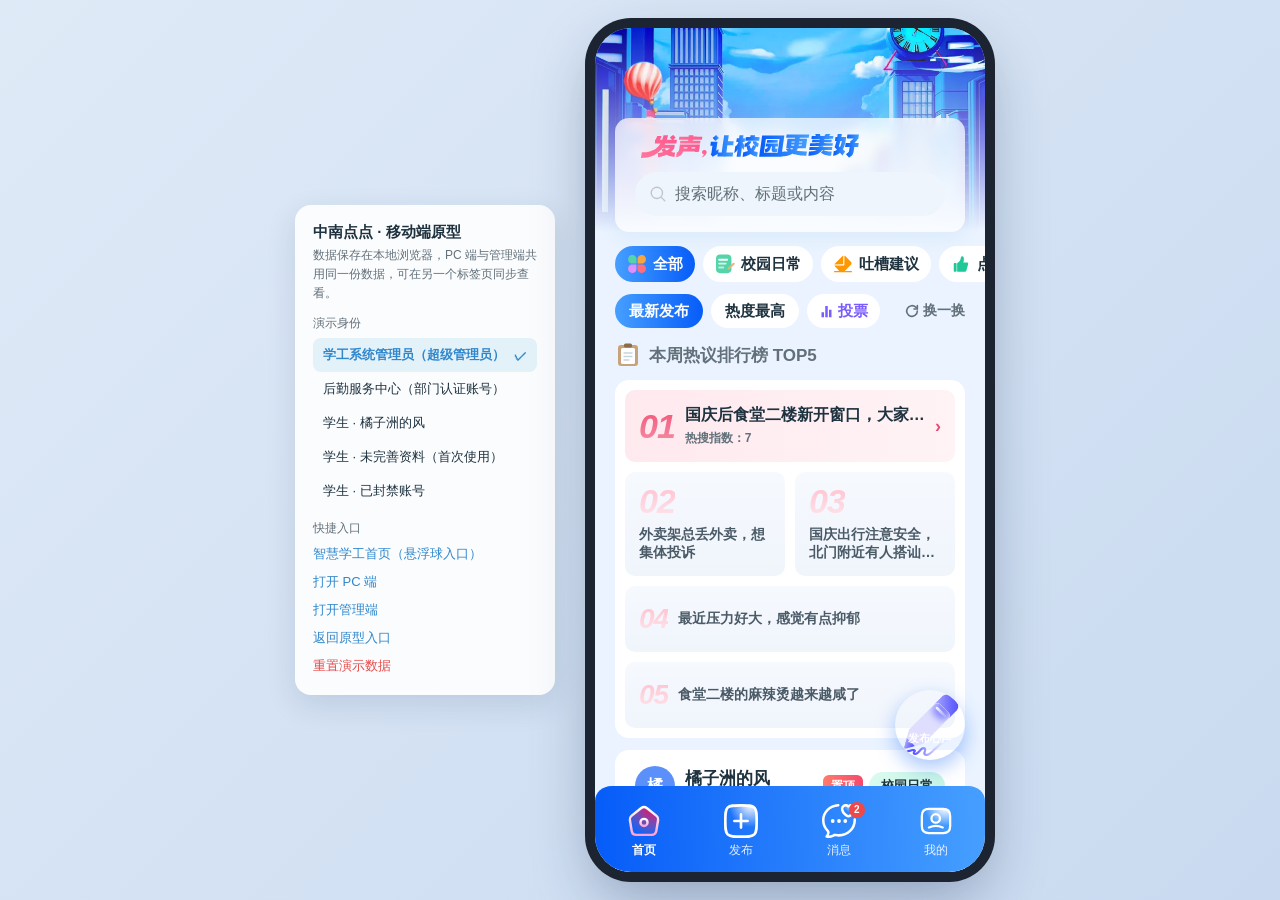
==== h5.html @ 5b6a41db "Add the 中南点点 static prototype so it can be previewed online. Co-authored-by: Cursor <cursoragent@cur" ====
<!DOCTYPE html>
<html lang="zh-CN">
<head>
  <meta charset="UTF-8">
  <meta name="viewport" content="width=device-width, initial-scale=1.0, maximum-scale=1.0, user-scalable=no, viewport-fit=cover">
  <title>中南点点</title>
  <link rel="icon" href="assets/pc/logo.svg">
  <link rel="stylesheet" href="css/h5.css">
</head>
<body>
  <aside class="proto-panel" id="protoPanel"></aside>
  <div class="phone" id="phone">
    <div class="h5-view" id="view"></div>
    <nav class="tabbar" id="tabbar"></nav>
  </div>

  <script src="js/store.js"></script>
  <script src="js/ui.js"></script>
  <script src="js/rules.js"></script>
  <script src="js/vote.js"></script>
  <script src="js/h5.js"></script>
</body>
</html>
---- css/h5.css ----
/* 中南点点原型 · 移动端（uni-app H5 复刻，设计稿 375 宽） */
* { box-sizing: border-box; margin: 0; padding: 0; -webkit-tap-highlight-color: transparent; }
html, body { height: 100%; }
body {
  font-family: -apple-system, BlinkMacSystemFont, "PingFang SC", "Microsoft YaHei", "Helvetica Neue", sans-serif;
  font-size: 14px; color: #1e323f; background: linear-gradient(135deg, #dfeaf7, #c9daf0);
  display: flex; align-items: center; justify-content: center; gap: 40px; padding: 20px;
}
button { font: inherit; color: inherit; background: none; border: 0; cursor: pointer; }
input, textarea { font: inherit; color: inherit; border: 0; outline: none; background: none; }
textarea { resize: none; }
img { display: block; max-width: 100%; }
a { color: inherit; text-decoration: none; }
.ellipsis { overflow: hidden; white-space: nowrap; text-overflow: ellipsis; }
.clamp2 { display: -webkit-box; -webkit-line-clamp: 2; -webkit-box-orient: vertical; overflow: hidden; }

/* ---------- 手机外框 ---------- */
.phone {
  position: relative; flex: none; width: 390px; height: min(844px, calc(100vh - 40px));
  border-radius: 36px; overflow: hidden; background: #eaf3ff; transform: translateZ(0);
  box-shadow: 0 0 0 10px #1b2430, 0 24px 60px rgba(20, 40, 80, .35);
}
.h5-view { position: absolute; inset: 0; overflow-y: auto; overflow-x: hidden; scrollbar-width: none; }
.h5-view::-webkit-scrollbar { display: none; }
@media (max-width: 560px) {
  body { padding: 0; display: block; background: #eaf3ff; }
  .phone { width: 100vw; height: 100vh; height: 100dvh; border-radius: 0; box-shadow: none; }
  .proto-panel { display: none !important; }
}

/* ---------- 原型控制面板（仅桌面） ---------- */
.proto-panel {
  width: 260px; background: rgba(255, 255, 255, .9); border-radius: 16px; padding: 18px;
  box-shadow: 0 10px 30px rgba(20, 40, 80, .12); font-size: 13px; align-self: center;
}
.proto-panel h3 { font-size: 15px; margin-bottom: 4px; }
.proto-panel p { color: #627079; line-height: 1.6; margin-bottom: 12px; font-size: 12px; }
.proto-panel .pp-label { color: #627079; font-size: 12px; margin: 12px 0 6px; }
.proto-panel .pp-user { display: flex; align-items: center; justify-content: space-between; width: 100%; padding: 8px 10px; border-radius: 8px; text-align: left; }
.proto-panel .pp-user:hover { background: #eef5fc; }
.proto-panel .pp-user.is-cur { background: #e3f1f9; color: #3087cc; font-weight: 600; }
.proto-panel .pp-links { display: flex; flex-direction: column; gap: 6px; margin-top: 4px; }
.proto-panel .pp-links a, .proto-panel .pp-links button { color: #3087cc; text-align: left; padding: 2px 0; }
.proto-panel .pp-links button.danger { color: #e64a4a; }

/* ---------- 通用 ---------- */
.pg { min-height: 100%; position: relative; }
.pg--tab { padding-bottom: 100px; }
.navbar {
  position: sticky; top: 0; z-index: 20; height: 44px; display: flex; align-items: center; justify-content: center;
  background: #eaf3ff; font-size: 17px; color: #1e323f;
}
.navbar--white { background: #fff; }
.navbar__back { position: absolute; left: 4px; top: 0; height: 44px; width: 44px; display: flex; align-items: center; justify-content: center; }
.navbar__title { max-width: 70%; }
.empty-tip { text-align: center; color: #9aa4ad; font-size: 15px; font-weight: 600; padding: 40px 0 20px; }
.more-tip { text-align: center; color: #9aa4ad; font-size: 14px; font-weight: 600; padding: 16px 0 24px; }
.avatar { flex: none; display: inline-flex; align-items: center; justify-content: center; border-radius: 50%; overflow: hidden; background: #e3f1f9; width: 40px; height: 40px; }
.avatar img { width: 100%; height: 100%; object-fit: cover; }
.avatar--txt { color: #fff; font-weight: 700; font-size: 16px; }
.avatar.xs { width: 28px; height: 28px; font-size: 12px; }
.avatar.sm { width: 34px; height: 34px; font-size: 14px; }
.avatar.lg { width: 50px; height: 50px; font-size: 20px; }
.avatar.xl { width: 74px; height: 74px; font-size: 28px; }
.red-dot { display: inline-block; min-width: 16px; height: 16px; padding: 0 4px; border-radius: 8px; background: #f04848; color: #fff; font-size: 10px; line-height: 16px; text-align: center; font-weight: 600; }
.red-dot--sm { min-width: 8px; width: 8px; height: 8px; padding: 0; }
.lx-pill { flex: none; padding: 5px 12px; border-radius: 16px; font-size: 13px; font-weight: 600; color: #1e323f; }
.lx-pill--green { background: linear-gradient(90deg, #dafbef, #c8f5e5); }
.lx-pill--orange { background: linear-gradient(90deg, #fff1e1, #ffe2c4); }
.lx-pill--pink { background: linear-gradient(90deg, #ffeef4, #ffd9e6); }
.lx-pill--purple { background: linear-gradient(90deg, #efeaff, #ded4ff); }
.top-pill { flex: none; padding: 3px 8px; border-radius: 6px; font-size: 12px; font-weight: 600; color: #fff; background: linear-gradient(90deg, #ff7b6b, #f44a6a); }
.reply-flag { display: inline-flex; align-items: center; gap: 3px; font-size: 12px; font-weight: 600; }
.reply-flag img { width: 14px; height: 14px; }
.reply-flag--done { color: #18b07c; }
.reply-flag--pending { color: #f08c2a; }
.btn-primary {
  display: inline-flex; align-items: center; justify-content: center; height: 44px; border-radius: 22px; color: #fff; font-size: 16px; font-weight: 600;
  background: linear-gradient(90deg, #2f80ff, #065cf8);
}
.btn-primary:disabled { opacity: .45; }
.btn-ghost { display: inline-flex; align-items: center; justify-content: center; height: 44px; border-radius: 22px; border: 1px solid #9aa4ad; color: #627079; font-size: 16px; background: #fff; }

/* ---------- 底部 TabBar ---------- */
.tabbar {
  position: absolute; left: 0; right: 0; bottom: 0; z-index: 30; height: 86px; display: none;
  background: url(../assets/h5/tab-bar-bg.svg) center bottom / 100% 100% no-repeat;
  padding: 18px 0 calc(env(safe-area-inset-bottom) + 6px);
}
.tabbar.is-show { display: flex; }
.tabbar__item { flex: 1; display: flex; flex-direction: column; align-items: center; gap: 4px; color: rgba(255, 255, 255, .88); font-size: 12px; position: relative; }
.tabbar__item img { width: 34px; height: 34px; }
.tabbar__item.is-active { color: #fff; font-weight: 700; }
.tabbar__item .red-dot { position: absolute; top: -2px; left: calc(50% + 10px); }

/* ---------- 首页 ---------- */
.home-hero { position: relative; height: 240px; background: url(../assets/h5/hero-bg-deco.webp) center top / 100% auto no-repeat; }
.home-search-card {
  position: relative; margin: -2px 20px 0; padding: 16px 20px 16px; border-radius: 14px;
  background: rgba(255, 255, 255, .72); backdrop-filter: blur(6px); box-shadow: 0 6px 18px rgba(48, 135, 204, .08);
}
.home-search-card__logo { height: 24px; width: auto; margin: 0 0 14px 6px; }
.home-search { display: flex; align-items: center; gap: 8px; height: 44px; border-radius: 22px; background: #eef5fc; padding: 0 14px; }
.home-search img { width: 18px; height: 18px; opacity: .7; }
.home-search input { flex: 1; font-size: 16px; }
.home-search input::placeholder { color: #627079; }
.home-search__clear { width: 18px; height: 18px; border-radius: 50%; background: #c3ccd4; color: #fff; font-size: 12px; line-height: 18px; text-align: center; }
.cat-chips { display: flex; gap: 8px; overflow-x: auto; padding: 14px 20px 0; scrollbar-width: none; }
.cat-chips::-webkit-scrollbar { display: none; }
.cat-chip { flex: none; display: inline-flex; align-items: center; gap: 6px; height: 36px; padding: 0 12px; border-radius: 18px; background: #fff; font-size: 15px; font-weight: 600; color: #1e323f; }
.cat-chip img { width: 20px; height: 20px; }
.cat-chip.is-active { color: #fff; background: linear-gradient(90deg, #469fff, #065cf8); }
.sort-row { display: flex; align-items: center; gap: 8px; padding: 12px 20px 0; }
.sort-pill { height: 34px; padding: 0 14px; border-radius: 17px; background: #fff; font-size: 15px; font-weight: 600; color: #1e323f; }
.sort-pill.is-active { color: #fff; background: linear-gradient(90deg, #469fff, #065cf8); }
.sort-row__swap { margin-left: auto; display: inline-flex; align-items: center; gap: 3px; color: #627079; font-size: 14px; font-weight: 600; }
.sort-row__swap svg.is-spin { animation: spin .6s linear; }
@keyframes spin { to { transform: rotate(360deg); } }
.top5 { padding: 0 20px; }
.top5__title { display: flex; align-items: center; gap: 8px; font-size: 17px; font-weight: 600; color: #627079; margin: 14px 0 12px; }
.top5__title svg { flex: none; }
.top5__box { background: #fff; border-radius: 14px; padding: 10px; display: grid; grid-template-columns: 1fr 1fr; gap: 10px; }
.top5__item { position: relative; display: flex; align-items: center; gap: 10px; min-height: 66px; padding: 12px 14px; border-radius: 10px; background: linear-gradient(180deg, #f6f9fe, #f0f5fc); text-align: left; overflow: hidden; }
.top5__item--1 { grid-column: span 2; min-height: 72px; background: linear-gradient(90deg, #ffe9ee, #fff3f5); }
.top5__item--2, .top5__item--3 { flex-direction: column; align-items: flex-start; gap: 8px; min-height: 104px; }
.top5__item--4, .top5__item--5 { grid-column: span 2; }
.top5__no { flex: none; font-size: 34px; font-weight: 900; font-style: italic; line-height: 1; letter-spacing: -1px; color: transparent; -webkit-background-clip: text; background-clip: text; background-image: linear-gradient(180deg, #ffc1cf, #ffe4ea); }
.top5__item--1 .top5__no { background-image: linear-gradient(180deg, #f0577a, #f78ba3); }
.top5__item--4 .top5__no, .top5__item--5 .top5__no { font-size: 28px; }
.top5__bt { font-size: 14px; font-weight: 600; color: #4a5a66; }
.top5__item--1 .top5__bt { font-size: 16px; color: #1e323f; }
.top5__hot { font-size: 12px; color: #627079; margin-top: 4px; font-weight: 600; }
.top5__arrow { margin-left: auto; color: #f04876; font-size: 18px; font-weight: 700; }
.post-list { padding: 12px 20px 0; display: flex; flex-direction: column; gap: 14px; }
.post-card { background: #fff; border-radius: 14px; padding: 16px 20px 14px; text-align: left; width: 100%; display: block; }
.post-card__head { display: flex; align-items: center; gap: 10px; padding-bottom: 12px; border-bottom: 1px solid #eef1f4; }
.post-card__who { flex: 1; min-width: 0; }
.post-card__nc { font-size: 17px; font-weight: 700; color: #1e323f; }
.post-card__time { font-size: 12px; color: #627079; margin-top: 2px; font-weight: 600; }
.post-card__tags { display: flex; align-items: center; gap: 6px; }
.post-card__bt { font-size: 19px; line-height: 1.5; color: #1e323f; margin-top: 12px; }
.post-card__nr { font-size: 15px; line-height: 1.75; color: #627079; font-weight: 600; margin-top: 6px; }
.post-card__imgs { display: flex; gap: 8px; margin-top: 10px; }
.post-card__imgs img { width: 120px; height: 90px; border-radius: 8px; object-fit: cover; background: #e3f1f9; }
.post-card__foot { display: flex; align-items: center; justify-content: flex-end; gap: 16px; margin-top: 12px; padding-top: 12px; border-top: 1px solid #eef1f4; color: #627079; font-size: 15px; font-weight: 600; }
.post-card__foot span { display: inline-flex; align-items: center; gap: 4px; }
.post-card__foot img { width: 17px; height: 17px; }
.post-card__flag { margin-right: auto; }
.post-card__ops { display: flex; justify-content: flex-end; gap: 10px; margin-top: 10px; }
.post-card__ops button { height: 30px; padding: 0 14px; border-radius: 15px; font-size: 13px; font-weight: 600; border: 1px solid #c7e1f0; color: #3087cc; background: #f6fcff; }
.post-card__ops button.danger { border-color: #ffd0d0; color: #e64a4a; background: #fff6f6; }
.post-card__badge { position: absolute; }
.fab {
  position: fixed; right: 20px; bottom: 112px; z-index: 25; width: 70px; height: 70px; border-radius: 50%;
  background: url(../assets/h5/fab-icon.png) center / cover no-repeat; box-shadow: 0 8px 20px rgba(6, 92, 248, .35);
  color: #fff; font-size: 11px; font-weight: 700; display: flex; align-items: flex-end; justify-content: center; padding-bottom: 14px;
}

/* ---------- 帖子详情 ---------- */
.pd { background: #fff; min-height: 100%; padding: 16px 20px 80px; }
.pd__head { display: flex; align-items: center; gap: 10px; }
.pd__who { flex: 1; min-width: 0; }
.pd__nc { font-size: 18px; font-weight: 700; }
.pd__time { font-size: 12px; color: #627079; margin-top: 2px; font-weight: 600; }
.pd__bt { font-size: 18px; font-weight: 700; line-height: 1.55; margin-top: 12px; }
.pd__nr { font-size: 15px; line-height: 1.75; color: #627079; font-weight: 600; margin-top: 8px; white-space: pre-wrap; word-break: break-word; }
.pd__imgs { display: grid; grid-template-columns: repeat(3, 1fr); gap: 8px; margin-top: 12px; }
.pd__imgs--1 { grid-template-columns: 140px; }
.pd__imgs img { width: 100%; aspect-ratio: 4 / 3; object-fit: cover; border-radius: 10px; background: #e3f1f9; }
.pd__meta { display: flex; align-items: center; gap: 18px; margin-top: 22px; padding-bottom: 10px; border-bottom: 1px solid #eef1f4; color: #627079; font-size: 14px; font-weight: 600; }
.pd__meta span, .pd__meta button { display: inline-flex; align-items: center; gap: 4px; }
.pd__meta img { width: 17px; height: 17px; }
.pd__meta .is-liked { color: #f04876; }
.pd__acts { margin-left: auto; display: flex; align-items: center; }
.pd__acts button { padding: 0 12px; color: #4a5a66; }
.pd__acts button + button { border-left: 1px solid #dfe4e8; }
.pd__acts button:last-child { padding-right: 0; }
.pd__total { font-size: 16px; font-weight: 700; margin: 12px 0 4px; }
.cmt { display: flex; gap: 10px; padding: 14px 0; border-bottom: 1px solid #eef1f4; }
.cmt__main { flex: 1; min-width: 0; }
.cmt__nc { display: flex; align-items: center; gap: 6px; flex-wrap: wrap; font-size: 15px; font-weight: 600; color: #4a5a66; }
.cmt__tag { padding: 1px 6px; border-radius: 4px; font-size: 11px; background: #e3f1f9; color: #3087cc; }
.cmt__tag--official { background: #fff2e5; color: #f08c2a; }
.cmt__txt { font-size: 16px; line-height: 1.6; font-weight: 600; color: #1e323f; margin-top: 4px; word-break: break-word; white-space: pre-wrap; }
.cmt__txt em { font-style: normal; color: #3087cc; }
.cmt__imgs { display: flex; flex-wrap: wrap; gap: 6px; margin-top: 6px; }
.cmt__imgs img { width: 72px; height: 72px; object-fit: cover; border-radius: 6px; }
.cmt__bar { display: flex; align-items: center; gap: 18px; margin-top: 8px; color: #9aa4ad; font-size: 13px; font-weight: 600; }
.cmt__bar button { color: #627079; }
.cmt__bar .cmt__like { margin-left: auto; display: inline-flex; align-items: center; gap: 3px; }
.cmt__bar .cmt__like img { width: 16px; height: 16px; }
.cmt__bar .cmt__like.is-liked { color: #f04876; }
.cmt__bar .cmt__del { color: #e64a4a; }
.cmt__more { color: #2f6bff; font-size: 14px; font-weight: 600; margin-top: 8px; }
.cmt__children { margin-top: 6px; }
.cmt__children .cmt { border-bottom: 0; padding: 10px 0 0; }
.composer {
  position: fixed; left: 0; right: 0; bottom: 0; z-index: 30; background: #fff; box-shadow: 0 -2px 10px rgba(0, 0, 0, .04);
  padding: 8px 14px calc(env(safe-area-inset-bottom) + 8px);
}
.composer__row { display: flex; align-items: center; gap: 10px; }
.composer__img { flex: none; width: 40px; height: 40px; border-radius: 10px; background: #e3f1f9; color: #3087cc; font-size: 15px; font-weight: 700; }
.composer__input { flex: 1; height: 40px; border-radius: 20px; background: #f2f4f7; padding: 0 16px; font-size: 16px; }
.composer__input::placeholder { color: #627079; }
.composer__send { flex: none; color: #2f6bff; font-size: 17px; font-weight: 600; }
.composer__thumbs { display: flex; gap: 6px; margin-bottom: 8px; overflow-x: auto; }
.composer__thumb { position: relative; flex: none; }
.composer__thumb img { width: 54px; height: 54px; object-fit: cover; border-radius: 6px; }
.composer__thumb button { position: absolute; top: -4px; right: -4px; width: 18px; height: 18px; border-radius: 50%; background: rgba(0, 0, 0, .55); color: #fff; font-size: 12px; line-height: 18px; }
.composer__reply { display: flex; align-items: center; justify-content: space-between; font-size: 12px; color: #627079; margin-bottom: 6px; }
.composer__reply button { color: #2f6bff; }

/* ---------- 浮层（挂在手机容器内） ---------- */
.ui-layer { position: fixed; inset: 0; z-index: 100; }
.ui-mask { position: absolute; inset: 0; background: rgba(0, 0, 0, .45); opacity: 0; transition: opacity .25s; }
.ui-layer.is-open .ui-mask { opacity: 1; }
.ui-panel { position: absolute; background: #fff; transition: transform .25s, opacity .25s; }
.ui-sheet { left: 0; right: 0; bottom: 0; border-radius: 16px 16px 0 0; transform: translateY(100%); max-height: 86%; display: flex; flex-direction: column; padding-bottom: env(safe-area-inset-bottom); }
.ui-layer.is-open .ui-sheet { transform: none; }
.ui-sheet__head { position: relative; display: flex; align-items: center; justify-content: center; height: 52px; font-size: 17px; font-weight: 700; flex: none; }
.ui-sheet__close { position: absolute; right: 12px; top: 10px; width: 32px; height: 32px; font-size: 22px; color: #9aa4ad; }
.ui-sheet__body { overflow-y: auto; flex: 1; }
.ui-dialog { left: 50%; top: 50%; width: 84%; border-radius: 16px; transform: translate(-50%, -50%) scale(.92); opacity: 0; overflow: hidden; }
.ui-layer.is-open .ui-dialog { transform: translate(-50%, -50%); opacity: 1; }
.ui-dialog__head { position: relative; text-align: center; font-size: 17px; font-weight: 700; padding: 20px 40px 0; }
.ui-dialog__close { position: absolute; right: 10px; top: 12px; width: 32px; height: 32px; font-size: 22px; color: #9aa4ad; }
.ui-dialog__body { padding: 14px 20px 20px; }
.ui-popup { left: 20px; right: 20px; top: 20px; bottom: 20px; border-radius: 20px; display: flex; flex-direction: column; overflow: hidden; transform: scale(.95); opacity: 0; background: linear-gradient(180deg, #d6ecfb 0, #fff 130px); }
.ui-layer.is-open .ui-popup { transform: none; opacity: 1; }
.ui-popup__head { position: relative; flex: none; height: 70px; display: flex; align-items: center; justify-content: center; font-size: 17px; font-weight: 700; }
.ui-popup__head::before { content: "♥CSU"; position: absolute; left: 20px; top: 12px; font-size: 40px; font-weight: 900; color: rgba(140, 190, 240, .35); letter-spacing: -2px; }
.ui-popup__title { position: relative; }
.ui-popup__close { position: absolute; right: 14px; top: 20px; width: 28px; height: 28px; border: 2px solid #627079; border-radius: 50%; color: #627079; font-size: 16px; line-height: 22px; }
.ui-popup__body { flex: 1; overflow-y: auto; padding: 0 16px 16px; }
.ui-confirm .ui-dialog__body { padding: 12px 0 0; }
.ui-confirm__msg { padding: 4px 24px 22px; text-align: center; color: #4a5a66; font-size: 15px; line-height: 1.6; }
.ui-confirm__ico { display: none; }
.ui-confirm__foot { display: flex; border-top: 1px solid #eef1f4; }
.ui-confirm__foot .btn { flex: 1; height: 50px; font-size: 16px; color: #627079; }
.ui-confirm__foot .btn + .btn { border-left: 1px solid #eef1f4; }
.ui-confirm__foot .btn--primary { color: #2f6bff; font-weight: 600; }
.ui-confirm__foot .btn--danger { color: #e64a4a; }
.ui-preview .ui-mask { background: rgba(0, 0, 0, .9); }
.ui-preview .ui-dialog { background: none; width: 100%; border-radius: 0; }
.ui-preview .ui-dialog__body { padding: 0; }
.ui-preview img { width: 100%; max-height: 80vh; object-fit: contain; margin: 0 auto; }
.ui-toast-box { position: fixed; left: 50%; top: 46%; z-index: 300; transform: translate(-50%, -50%); display: flex; flex-direction: column; align-items: center; gap: 8px; pointer-events: none; }
.ui-toast { max-width: 260px; padding: 12px 20px; border-radius: 8px; background: rgba(20, 20, 20, .78); color: #fff; font-size: 15px; font-weight: 600; text-align: center; opacity: 0; transition: opacity .2s; }
.ui-toast.is-in { opacity: 1; }
.ui-toast__ico { display: none; }

/* 动作面板 / 选择器 */
.action-list button { display: block; width: 100%; height: 54px; font-size: 16px; border-top: 1px solid #f0f2f5; }
.action-list .is-cancel { border-top: 8px solid #f4f5f7; color: #627079; }
.picker__bar { display: flex; justify-content: space-between; align-items: center; height: 52px; padding: 0 16px; border-bottom: 1px solid #eef1f4; font-size: 17px; }
.picker__bar .cancel { color: #888; }
.picker__bar .done { color: #007aff; font-weight: 600; }
.picker__opts { padding: 8px 0 16px; max-height: 300px; overflow-y: auto; }
.picker__opt { display: flex; align-items: center; gap: 10px; width: 100%; padding: 13px 24px; font-size: 17px; color: #9aa4ad; justify-content: center; }
.picker__opt img { width: 22px; height: 22px; }
.picker__opt small { color: #9aa4ad; font-size: 12px; }
.picker__opt.is-cur { color: #1e323f; font-weight: 700; background: #f4f8fd; }
.lx-sheet { padding: 4px 16px 20px; display: grid; grid-template-columns: 1fr 1fr; gap: 12px; }
.lx-sheet__item { display: flex; align-items: center; gap: 10px; padding: 16px 14px; border-radius: 12px; text-align: left; }
.lx-sheet__item img { width: 32px; height: 32px; }
.lx-sheet__item b { display: block; font-size: 16px; }
.lx-sheet__item small { color: #627079; font-size: 12px; }

/* 举报面板 */
.rp-sheet { padding: 0 16px 16px; }
.rp-sheet__label { font-size: 14px; color: #627079; margin-bottom: 10px; }
.rp-types { display: flex; flex-wrap: wrap; gap: 10px; }
.rp-type { padding: 7px 14px; border-radius: 18px; background: #f2f4f7; font-size: 14px; color: #4a5a66; }
.rp-type.is-cur { background: #e8f0ff; color: #2f6bff; font-weight: 600; box-shadow: inset 0 0 0 1px #2f6bff; }
.rp-sheet textarea { width: 100%; height: 110px; margin-top: 14px; padding: 12px; border-radius: 10px; background: #f6f7f9; font-size: 15px; }
.rp-sheet__count { text-align: right; font-size: 12px; color: #9aa4ad; margin-top: 4px; }
.rp-sheet .btn-primary { width: 100%; margin-top: 14px; }

/* 资料提示弹窗 */
.prompt-dlg .ui-dialog { overflow: visible; background: linear-gradient(180deg, #dff0ff, #fff 45%); }
.prompt-dlg .ui-dialog__body { padding: 0 22px 22px; text-align: center; }
.prompt-dlg__mascot { width: 120px; margin: -64px auto 0; }
.prompt-dlg__title { font-size: 19px; font-weight: 800; margin: 8px 0 10px; }
.prompt-dlg__txt { font-size: 14px; line-height: 1.75; color: #4a5a66; }
.prompt-dlg__txt b { color: #2f6bff; }
.prompt-dlg .btn-primary { width: 100%; margin-top: 18px; }
.prompt-dlg__close { position: absolute; left: 50%; bottom: -56px; transform: translateX(-50%); width: 34px; height: 34px; border-radius: 50%; border: 2px solid #fff; color: #fff; font-size: 18px; }

/* 编辑资料面板 */
.ep-sheet { padding: 4px 20px 20px; }
.ep-sheet__ava { display: flex; flex-direction: column; align-items: center; gap: 8px; color: #627079; font-size: 13px; margin-bottom: 16px; }
.ep-sheet__ava .avatar { box-shadow: 0 0 0 4px #e3f1f9; }
.ep-label { font-size: 14px; font-weight: 600; color: #627079; margin: 14px 0 8px; }
.ep-field { display: flex; align-items: center; gap: 8px; height: 46px; border-radius: 10px; background: #f4f6f9; padding: 0 12px; }
.ep-field input { flex: 1; font-size: 16px; font-weight: 600; }
.ep-field__swap { flex: none; width: 32px; height: 32px; border-radius: 8px; background: #e8f0ff; color: #2f6bff; font-weight: 700; }
.ep-hint { font-size: 12px; color: #9aa4ad; margin-top: 8px; line-height: 1.5; }
.ep-sheet .btn-primary { width: 100%; margin-top: 20px; border-radius: 10px; background: #2563eb; }

/* ---------- 发布 / 编辑 ---------- */
.pub { min-height: 100%; padding-bottom: 180px; }
.pub__head { display: flex; align-items: center; justify-content: space-between; padding: 16px 20px 10px; }
.pub__title { position: relative; font-size: 20px; font-weight: 700; }
.pub__title img { position: absolute; left: 22px; bottom: -6px; width: 32px; }
.pub__drafts { display: inline-flex; align-items: center; gap: 4px; font-size: 17px; color: #4a5a66; }
.pub__drafts img { width: 24px; height: 24px; }
.warn-bar { display: flex; align-items: flex-start; gap: 6px; padding: 8px 16px; background: #fff3dc; color: #f08c2a; font-size: 12px; font-weight: 600; line-height: 1.5; }
.warn-bar__ico { flex: none; width: 14px; height: 14px; border-radius: 50%; background: #f08c2a; color: #fff; font-size: 10px; text-align: center; line-height: 14px; margin-top: 2px; }
.warn-bar__x { flex: none; margin-left: auto; color: #f08c2a; font-size: 16px; line-height: 1; }
.pub__card { margin: 0 20px; background: linear-gradient(180deg, #f0f7ff, #fff 60px); border-radius: 0 0 12px 12px; padding: 16px 20px 20px; }
.pub__label { font-size: 16px; font-weight: 600; margin: 4px 0 10px; }
.pub__label i { color: #f04848; font-style: normal; }
.pub__label + .pub__hint { margin-top: -6px; }
.pub__field { display: flex; align-items: center; width: 100%; min-height: 54px; padding: 0 14px; border: 1px solid #c7e1f0; border-radius: 6px; background: #fff; font-size: 16px; margin-bottom: 18px; text-align: left; }
.pub__field input { flex: 1; font-size: 16px; height: 52px; }
.pub__field input::placeholder, .pub__field textarea::placeholder { color: #8cb4d3; font-weight: 600; }
.pub__field .ph { color: #8cb4d3; font-weight: 600; }
.pub__field .arrow { margin-left: auto; color: #3087cc; font-weight: 700; }
.pub__field--area { flex-direction: column; align-items: stretch; padding: 12px 14px 10px; }
.pub__field--area textarea { width: 100%; height: 100px; font-size: 16px; }
.pub__count { text-align: right; color: #627079; font-size: 14px; }
.pub__hint { font-size: 13px; color: #627079; margin-bottom: 10px; }
.pub__imgs { display: flex; flex-wrap: wrap; gap: 10px; }
.pub__thumb { position: relative; width: 92px; height: 92px; }
.pub__thumb img { width: 100%; height: 100%; object-fit: cover; border-radius: 6px; }
.pub__thumb button { position: absolute; top: -6px; right: -6px; width: 20px; height: 20px; border-radius: 50%; background: rgba(0, 0, 0, .55); color: #fff; font-size: 13px; line-height: 20px; }
.pub__upload { width: 122px; height: 124px; border: 1px dashed #8cb4d3; border-radius: 4px; display: flex; flex-direction: column; align-items: center; justify-content: center; gap: 8px; color: #3087cc; font-size: 12px; font-weight: 600; }
.pub__upload svg { color: #8cb4d3; }
.pub__foot { position: fixed; left: 0; right: 0; bottom: 0; z-index: 30; display: flex; gap: 12px; padding: 18px 20px calc(env(safe-area-inset-bottom) + 10px); background: #fff; border-radius: 16px 16px 0 0; }
.pub__foot > * { flex: 1; height: 50px; border-radius: 25px; font-size: 18px; }
.pub__foot .btn-ghost { font-size: 18px; }
.pub__foot .btn-primary { background: linear-gradient(90deg, #4f9bff, #2f6bff); }

/* 草稿卡片 */
.draft-card { background: #fff; border-radius: 12px; padding: 14px 16px; box-shadow: 0 2px 10px rgba(48, 135, 204, .08); margin-bottom: 12px; font-size: 14px; line-height: 1.8; }
.draft-card b { color: #627079; font-weight: 600; }
.draft-card__ops { display: flex; justify-content: flex-end; gap: 10px; margin-top: 8px; }
.draft-card__ops button { height: 30px; padding: 0 16px; border-radius: 15px; font-size: 13px; font-weight: 600; border: 1px solid #c7e1f0; color: #3087cc; }
.draft-card__ops .danger { border-color: #ffd0d0; color: #e64a4a; }

/* ---------- 消息 ---------- */
.msg-tabs { position: sticky; top: 0; z-index: 10; display: flex; justify-content: space-between; padding: 24px 20px 14px; background: #eaf3ff; }
.msg-tab { position: relative; font-size: 18px; font-weight: 700; color: #627079; }
.msg-tab.is-active { color: transparent; -webkit-background-clip: text; background-clip: text; background-image: linear-gradient(90deg, #2f80ff, #b44cff); }
.msg-tab .red-dot { position: absolute; top: -6px; right: -14px; }
.msg-list { padding: 4px 20px; }
.msg-item { display: flex; gap: 12px; background: #fff; border-radius: 12px; padding: 14px; margin-bottom: 12px; width: 100%; text-align: left; position: relative; }
.msg-item__ico { flex: none; width: 40px; height: 40px; border-radius: 50%; background: #e8f0ff; display: flex; align-items: center; justify-content: center; }
.msg-item__ico img { width: 24px; height: 24px; }
.msg-item__main { flex: 1; min-width: 0; }
.msg-item__t { display: flex; justify-content: space-between; gap: 8px; font-size: 15px; font-weight: 700; }
.msg-item__t time { flex: none; font-size: 12px; color: #9aa4ad; font-weight: 500; }
.msg-item__d { font-size: 13px; color: #627079; margin-top: 4px; }
.msg-item__p { font-size: 13px; color: #4a5a66; margin-top: 6px; padding: 6px 10px; border-radius: 6px; background: #f4f6f9; }
.msg-item .red-dot--sm { position: absolute; left: 44px; top: 14px; }

/* ---------- 我的 ---------- */
.me-hero { position: relative; height: 330px; background: url(../assets/h5/profile-hero-bg-light.webp) 48% 100% / auto 290px no-repeat, url(../assets/h5/profile-hero-bg-base.webp) center / cover no-repeat; }
.me-hero::after { content: ""; position: absolute; left: 0; right: 0; bottom: 0; height: 90px; background: linear-gradient(180deg, rgba(234, 243, 255, 0), #eaf3ff); }
.me-card { position: relative; z-index: 2; margin: -66px 20px 0; padding: 50px 0 18px; background: #fff; border-radius: 14px; text-align: center; }
.me-card__ava { position: absolute; left: 50%; top: -42px; transform: translateX(-50%); border-radius: 50%; padding: 5px; background: #fff; box-shadow: 0 4px 14px rgba(48, 135, 204, .15); }
.me-card__nc { font-size: 19px; font-weight: 700; margin-top: 4px; }
.me-card__edit { position: absolute; right: 14px; top: 56px; display: inline-flex; align-items: center; gap: 4px; height: 32px; padding: 0 12px; border-radius: 16px; background: #eef6ff; border: 1px solid #cfe3fb; color: #2f6bff; font-size: 14px; font-weight: 700; }
.me-card__edit img { width: 14px; height: 14px; }
.me-grid { display: flex; margin-top: 24px; }
.me-grid__item { position: relative; flex: 1; display: flex; flex-direction: column; align-items: center; gap: 8px; font-size: 14px; font-weight: 600; color: #4a5a66; }
.me-grid__item + .me-grid__item::before { content: ""; position: absolute; left: 0; top: 4px; height: 56px; border-left: 1px solid #eef1f4; }
.me-grid__item img { width: 36px; height: 36px; }
.me-grid__item .red-dot { position: absolute; top: -4px; left: calc(50% + 10px); }
.me-list { margin: 14px 20px 0; background: #fff; border-radius: 14px; padding: 0 16px; }
.me-list__item { display: flex; align-items: center; gap: 12px; width: 100%; height: 60px; font-size: 17px; text-align: left; }
.me-list__item + .me-list__item { border-top: 1px solid #eef1f4; }
.me-list__item > img:first-child { width: 28px; height: 28px; }
.me-list__item .chev { margin-left: auto; width: 16px; height: 16px; opacity: .5; }

/* 评论及回复 / 我的发帖 */
.tip-bar { margin: 10px 20px 0; padding: 8px 12px; border-radius: 8px; background: #fff3f3; color: #e64a4a; font-size: 12px; font-weight: 600; }
.card-wrap { position: relative; }
.card-wrap .red-dot { position: absolute; right: -4px; top: -6px; z-index: 2; }

/* 举报 */
.rp-tabs { display: flex; gap: 30px; padding: 10px 20px 4px; }
.rp-tab { position: relative; font-size: 18px; font-weight: 700; color: #627079; padding-bottom: 8px; }
.rp-tab.is-active { color: #1e323f; }
.rp-tab.is-active::after { content: ""; position: absolute; left: 50%; bottom: 0; width: 32px; height: 6px; transform: translateX(-50%); background: url(../assets/h5/publish-title-underline.svg) center / 100% 100% no-repeat; }
.rp-list { padding: 10px 20px; display: flex; flex-direction: column; gap: 12px; }
.rp-card { position: relative; background: #fff; border-radius: 12px; padding: 14px 16px; text-align: left; width: 100%; overflow: hidden; }
.rp-card__stamp { position: absolute; right: 12px; top: 10px; width: 64px; }
.rp-card__bt { font-size: 16px; font-weight: 700; padding-right: 70px; }
.rp-card__row { font-size: 13px; color: #627079; margin-top: 6px; }
.rp-card__row b { color: #4a5a66; font-weight: 600; }
.rp-card__res { margin-top: 10px; padding: 8px 10px; border-radius: 8px; background: #f4f8fd; font-size: 13px; font-weight: 600; color: #3087cc; }
.rp-card__res--pending { color: #f08c2a; background: #fff7ec; }
.rp-card__res--violation { color: #e64a4a; background: #fff3f3; }
.rd { padding: 0 20px 30px; }
.rd__banner { border-radius: 14px; padding: 18px; color: #fff; background: linear-gradient(110deg, #3e8bff, #6b5cff); margin-bottom: 14px; }
.rd__banner--done { background: linear-gradient(110deg, #19b37f, #3ccf9b); }
.rd__banner--violation { background: linear-gradient(110deg, #ef5a5a, #ff8c6a); }
.rd__banner h4 { font-size: 19px; }
.rd__banner p { font-size: 13px; margin-top: 6px; opacity: .92; }
.rd__sec { background: #fff; border-radius: 12px; padding: 14px 16px; margin-bottom: 12px; }
.rd__sec h5 { font-size: 16px; margin-bottom: 10px; }
.rd__kv { display: flex; font-size: 14px; line-height: 2; }
.rd__kv b { flex: none; width: 80px; color: #627079; font-weight: 500; }
.rd__post { padding: 10px 12px; border-radius: 8px; background: #f4f8fd; }
.rd__post-bt { font-size: 15px; font-weight: 700; }
.rd__post-nr { font-size: 13px; color: #627079; margin-top: 4px; }
.rd__steps { position: relative; padding-left: 22px; }
.rd__step { position: relative; padding-bottom: 16px; }
.rd__step::before { content: ""; position: absolute; left: -18px; top: 5px; width: 10px; height: 10px; border-radius: 50%; background: #c3ccd4; }
.rd__step::after { content: ""; position: absolute; left: -14px; top: 18px; bottom: -2px; border-left: 2px solid #e3e8ed; }
.rd__step:last-child::after { display: none; }
.rd__step.is-done::before { background: #2f6bff; }
.rd__step.is-cur::before { background: #f08c2a; box-shadow: 0 0 0 4px #ffe8cf; }
.rd__step b { font-size: 15px; }
.rd__step span { margin-left: 8px; font-size: 12px; color: #9aa4ad; }
.rd__step p { font-size: 13px; color: #627079; margin-top: 2px; }
.rd__tip { text-align: center; font-size: 12px; color: #9aa4ad; margin-top: 4px; }

/* 私信 */
.sx-list { padding: 12px 20px; }
.sx-item { display: flex; gap: 12px; align-items: center; width: 100%; background: #fff; border-radius: 12px; padding: 14px 18px; margin-bottom: 12px; text-align: left; position: relative; }
.sx-item__main { flex: 1; min-width: 0; }
.sx-item__t { display: flex; justify-content: space-between; gap: 8px; font-size: 17px; font-weight: 700; }
.sx-item__t time { flex: none; font-size: 12px; font-weight: 600; color: #627079; }
.sx-item__d { font-size: 15px; font-weight: 600; color: #4a5a66; margin-top: 4px; }
.sx-item .red-dot { position: absolute; left: 56px; top: 12px; }
.chat { padding: 16px 20px 90px; display: flex; flex-direction: column; gap: 18px; }
.chat__msg { display: flex; gap: 10px; align-items: flex-start; }
.chat__msg.is-mine { flex-direction: row-reverse; }
.chat__body { max-width: 70%; display: flex; flex-direction: column; gap: 4px; }
.chat__msg.is-mine .chat__body { align-items: flex-end; }
.chat__time { font-size: 13px; color: #9aa4ad; font-weight: 600; }
.chat__bubble { padding: 9px 12px; border-radius: 4px 10px 10px 10px; background: #fff; font-size: 15px; font-weight: 600; line-height: 1.5; word-break: break-word; white-space: pre-wrap; }
.chat__msg.is-mine .chat__bubble { background: #065cf8; color: #fff; border-radius: 10px 4px 10px 10px; }
.chat-bar { position: fixed; left: 0; right: 0; bottom: 0; z-index: 30; display: flex; align-items: center; gap: 10px; padding: 10px 14px calc(env(safe-area-inset-bottom) + 10px); background: #fff; }
.chat-bar__emoji img { width: 28px; height: 28px; }
.chat-bar input { flex: 1; height: 44px; border-radius: 22px; background: #f2f4f7; padding: 0 16px; font-size: 16px; }
.chat-bar input::placeholder { color: #9aa4ad; font-weight: 600; }
.chat-bar__send { height: 44px; padding: 0 16px; border-radius: 22px; color: #fff; font-size: 17px; font-weight: 600; background: #065cf8; }
.chat-bar__send:disabled { background: #a8c8ff; }

/* 编辑资料页 */
.ep-page { padding: 16px 20px; background: #f5f6f9; min-height: 100%; }
.ep-page .ep-label { margin-top: 0; }
.ep-page .ep-field { background: #fff; }
.ep-page .ep-hint { margin-bottom: 14px; }
.ep-page__ava { display: flex; align-items: center; gap: 12px; margin-bottom: 18px; }
.ep-page__ava button { height: 32px; padding: 0 14px; border-radius: 16px; background: #e8f0ff; color: #2f6bff; font-size: 13px; font-weight: 600; }
.ep-page .btn-primary { width: 100%; border-radius: 10px; background: #2563eb; margin-top: 4px; }

/* 规则页 */
.rule-page { padding: 0 20px 30px; }
.rule-card { background: #fff; border-radius: 16px; padding: 22px 20px; }
.rule-card__title { text-align: center; font-size: 22px; font-weight: 800; color: #2f6bff; padding-bottom: 18px; border-bottom: 2px solid #eef4fc; }
.rule-card__views { text-align: center; color: #9aa4ad; font-size: 12px; margin-top: 8px; }
.rule-sec { margin-top: 20px; }
.rule-sec__h { font-size: 17px; font-weight: 700; margin-bottom: 8px; }
.rule-sec__p { font-size: 15px; line-height: 1.8; color: #4a5a66; font-weight: 600; margin-bottom: 8px; white-space: pre-line; }
.rule-sec__k { color: #2f6bff; }

/* 学工首页（入口壳） */
.xg-home { min-height: 100%; background: linear-gradient(180deg, #2f6bff 0, #4f8dff 180px, #f2f6fb 180px); padding: 20px; color: #1e323f; }
.xg-home__title { color: #fff; font-size: 20px; font-weight: 700; margin: 10px 0 18px; }
.xg-home__card { background: #fff; border-radius: 14px; padding: 16px; margin-bottom: 14px; }
.xg-home__card h4 { font-size: 16px; margin-bottom: 12px; }
.xg-home__grid { display: grid; grid-template-columns: repeat(4, 1fr); gap: 16px 8px; }
.xg-home__app { display: flex; flex-direction: column; align-items: center; gap: 6px; font-size: 12px; color: #4a5a66; }
.xg-home__app i { width: 40px; height: 40px; border-radius: 12px; display: block; }
.tucao-float { position: fixed; right: 12px; bottom: 140px; z-index: 25; width: 80px; height: 80px; }
.tucao-float img { width: 100%; height: 100%; }

/* ---------- 帖子投票 ---------- */
.vt-ico { display: inline-block; flex: none; width: 1em; height: 1em; background: currentColor; -webkit-mask: url("data:image/svg+xml,%3Csvg xmlns='http://www.w3.org/2000/svg' viewBox='0 0 24 24'%3E%3Cpath d='M4 13h4v8H4zM10 3h4v18h-4zM16 9h4v12h-4z'/%3E%3C/svg%3E") center / contain no-repeat; mask: url("data:image/svg+xml,%3Csvg xmlns='http://www.w3.org/2000/svg' viewBox='0 0 24 24'%3E%3Cpath d='M4 13h4v8H4zM10 3h4v18h-4zM16 9h4v12h-4z'/%3E%3C/svg%3E") center / contain no-repeat; }
.vt-badge { flex: none; display: inline-flex; align-items: center; gap: 3px; height: 22px; padding: 0 7px; border-radius: 4px; font-size: 12px; font-weight: 600; color: #7b5cff; background: #f1edff; white-space: nowrap; }
.vt-badge.is-off { color: #909aa4; background: #f0f3f5; }
.vt-new { display: inline-block; margin-left: 4px; padding: 0 5px; border-radius: 9px; background: #f04848; color: #fff; font-size: 11px; font-style: normal; font-weight: 600; line-height: 16px; }
.vt-btn { display: inline-flex; align-items: center; justify-content: center; gap: 4px; height: 34px; padding: 0 14px; border: 1px solid #d6dde3; border-radius: 17px; background: #fff; color: #3c444f; font-size: 14px; font-weight: 600; white-space: nowrap; }
.vt-btn--primary { min-width: 96px; border-color: transparent; background: linear-gradient(90deg, #9b7bff, #6c4cf5); color: #fff; }
.vt-btn--primary:disabled { opacity: .45; }
.vt-btn--danger { color: #f04848; border-color: #fbc4ca; }
.sort-pill, .sort-row__swap { flex: none; white-space: nowrap; }
.sort-pill--vote { display: inline-flex; align-items: center; gap: 4px; padding: 0 12px; color: #7b5cff; }
.vt-ed__row > .vt-seg { align-self: flex-start; }
.sort-pill--vote.is-active { background: linear-gradient(90deg, #9b7bff, #6c4cf5); }
.post-card__vote { display: flex; align-items: center; gap: 8px; margin-top: 8px; padding: 8px 10px; border-radius: 8px; background: #f8f6ff; font-size: 14px; font-weight: 600; color: #3c444f; }
.me-list__vt { flex: none; width: 28px; height: 28px; border-radius: 8px; background: linear-gradient(135deg, #a58bff, #6c4cf5); color: #fff; display: inline-flex; align-items: center; justify-content: center; font-size: 16px; }
.me-list__new { margin-left: auto; padding: 0 8px; border-radius: 10px; background: #f04848; color: #fff; font-size: 12px; font-weight: 600; line-height: 20px; }
.me-list__new + .chev { margin-left: 6px !important; }

/* 发布页编辑器 */
.pub__vote-add { display: flex; align-items: center; gap: 12px; width: calc(100% - 40px); margin: 14px 20px 0; padding: 14px 16px; border: 1px dashed #c9bbff; border-radius: 12px; background: #faf8ff; color: #7b5cff; text-align: left; }
.pub__vote-add > .vt-ico { font-size: 22px; }
.pub__vote-add b { display: block; font-size: 16px; }
.pub__vote-add small { display: block; margin-top: 2px; font-size: 12px; color: #9aa4ad; font-weight: 600; }
.pub__vote-add .arrow { margin-left: auto; font-weight: 700; }
.pub__vote { margin-top: 14px; border-radius: 12px; background: #fff; }
.vt-ed { display: flex; flex-direction: column; gap: 14px; }
.vt-ed__head { display: flex; flex-wrap: wrap; align-items: center; gap: 4px 10px; }
.vt-ed__title { display: inline-flex; align-items: center; gap: 5px; font-size: 17px; font-weight: 700; color: #7b5cff; }
.vt-ed__remove { margin-left: auto; color: #f04848; font-size: 14px; font-weight: 600; }
.vt-ed__tip, .vt-ed__lock { order: 3; flex-basis: 100%; font-size: 12px; color: #9aa4ad; font-weight: 600; }
.vt-ed__lock { color: #f08c2a; }
.vt-ed__row { display: flex; flex-direction: column; gap: 8px; }
.vt-ed__label { font-size: 15px; font-weight: 600; }
.vt-ed__label em { color: #f04848; font-style: normal; }
.vt-ed__opts { display: flex; flex-direction: column; gap: 8px; }
.vt-ed__opt { display: flex; align-items: center; gap: 8px; }
.vt-ed__opt .vt-input { flex: 1; min-width: 0; }
.vt-ed__no { flex: none; width: 22px; height: 22px; border-radius: 50%; background: #ede8ff; color: #7b5cff; font-size: 12px; font-weight: 700; display: inline-flex; align-items: center; justify-content: center; }
.vt-ed__rm { flex: none; width: 28px; height: 28px; border-radius: 50%; color: #9aa4ad; font-size: 20px; line-height: 1; }
.vt-ed__rm:disabled { opacity: .3; }
.vt-ed__add { align-self: flex-start; padding: 2px 30px; color: #7b5cff; font-size: 14px; font-weight: 600; }
.vt-ed__line { display: flex; flex-wrap: wrap; align-items: center; gap: 10px; }
.vt-ed__max { display: inline-flex; align-items: center; gap: 6px; font-size: 14px; color: #627079; }
.vt-ed__hint { font-size: 12px; color: #9aa4ad; }
.vt-input { width: 100%; height: 44px; padding: 0 12px; border: 1px solid #c7e1f0; border-radius: 6px; background: #fff; font-size: 15px; }
.vt-input:focus { border-color: #7b5cff; }
.vt-input:disabled { background: #f5f7fa; color: #909399; }
.vt-input--dt { width: auto; flex: 1; min-width: 180px; height: 38px; }
.vt-select { height: 32px; padding: 0 6px; border: 1px solid #c7e1f0; border-radius: 6px; background: #fff; font-size: 14px; }
.vt-seg { display: inline-flex; padding: 3px; border-radius: 8px; background: #f1edff; }
.vt-seg__item { height: 30px; padding: 0 12px; border-radius: 6px; color: #627079; font-size: 14px; font-weight: 600; }
.vt-seg__item.is-on { background: #fff; color: #7b5cff; box-shadow: 0 1px 4px rgba(123, 92, 255, .18); }

/* 详情投票卡 */
.vt-card { display: flex; flex-direction: column; gap: 10px; margin-top: 16px; padding: 14px; border: 1px solid #e4dcff; border-radius: 12px; background: linear-gradient(180deg, #f6f2ff, #fff 80px); }
.vt-card.is-ended { border-color: #e3e8ec; background: linear-gradient(180deg, #f3f6f8, #fff 80px); }
.vt-card__head { display: flex; align-items: flex-start; gap: 8px; }
.vt-card__tag { flex: none; display: inline-flex; align-items: center; gap: 3px; height: 22px; padding: 0 7px; border-radius: 4px; background: #7b5cff; color: #fff; font-size: 12px; font-weight: 600; margin-top: 1px; }
.vt-card.is-ended .vt-card__tag { background: #909aa4; }
.vt-card__title { font-size: 17px; font-weight: 700; line-height: 1.45; }
.vt-card__rule { font-size: 12px; color: #909aa4; font-weight: 600; }
.vt-card__body { display: flex; flex-direction: column; gap: 8px; }
.vt-card__foot { display: flex; flex-wrap: wrap; align-items: center; justify-content: flex-end; gap: 8px; }
.vt-card__hint { flex: 1 1 100%; font-size: 12px; color: #909aa4; font-weight: 600; }
.vt-card__foot .vt-btn--primary { flex: 1; }
.vt-opt { position: relative; overflow: hidden; display: flex; align-items: center; gap: 10px; width: 100%; min-height: 46px; padding: 0 14px; border: 1px solid #e4dcff; border-radius: 10px; background: #fff; font-size: 15px; font-weight: 600; text-align: left; }
.vt-opt.is-sel { border-color: #7b5cff; background: #f6f2ff; }
.vt-opt__mark { position: relative; z-index: 1; flex: none; width: 18px; height: 18px; border: 1.5px solid #c0c4cc; border-radius: 50%; background: #fff; }
.vt-opt--multi .vt-opt__mark { border-radius: 4px; }
.vt-opt.is-sel .vt-opt__mark { border-color: #7b5cff; background: #7b5cff; box-shadow: inset 0 0 0 3px #fff; }
.vt-opt__txt { position: relative; z-index: 1; flex: 1; min-width: 0; }
.vt-opt__num { position: relative; z-index: 1; flex: none; font-size: 12px; color: #627079; }
.vt-opt__bar { position: absolute; left: 0; top: 0; bottom: 0; background: rgba(123, 92, 255, .08); }
.vt-res { position: relative; overflow: hidden; display: flex; align-items: center; gap: 8px; min-height: 44px; padding: 0 14px; border-radius: 10px; background: #f3f5f8; font-size: 15px; font-weight: 600; }
.vt-res__bar { position: absolute; left: 0; top: 0; bottom: 0; background: #dfe6ec; transition: width .4s; }
.vt-res.is-lead .vt-res__bar { background: #e2d9ff; }
.vt-res.is-mine { box-shadow: inset 0 0 0 1px #7b5cff; }
.vt-res__txt { position: relative; flex: 1; min-width: 0; }
.vt-res__mine { margin-left: 6px; padding: 1px 5px; border-radius: 4px; background: #7b5cff; color: #fff; font-size: 11px; font-style: normal; vertical-align: 1px; }
.vt-res__num { position: relative; flex: none; font-size: 12px; color: #627079; }

/* 统计页 */
.vt-page { padding: 14px 16px 40px; }
.vt-stats { display: flex; flex-direction: column; gap: 12px; }
.vt-stats__head { padding: 14px; border-radius: 12px; background: #fff; }
.vt-stats__title { font-size: 18px; font-weight: 700; line-height: 1.4; }
.vt-stats__sub { margin-top: 4px; font-size: 12px; color: #909aa4; font-weight: 600; }
.vt-stats__post { margin-top: 4px; font-size: 13px; color: #627079; }
.vt-stats__bars { display: flex; flex-direction: column; gap: 8px; padding: 12px; border-radius: 12px; background: #fff; }
.vt-stats__ops { display: flex; flex-wrap: wrap; gap: 10px; }
.vt-stats__ops .vt-btn { flex: 1; height: 42px; border-radius: 21px; }
.vt-kpis { display: grid; grid-template-columns: repeat(2, minmax(0, 1fr)); gap: 8px; }
.vt-kpi { display: flex; flex-direction: column; gap: 2px; padding: 12px; border-radius: 12px; background: #fff; min-width: 0; }
.vt-kpi b { font-size: 16px; color: #5b3fe0; overflow: hidden; text-overflow: ellipsis; white-space: nowrap; }
.vt-kpi span { font-size: 12px; color: #909aa4; font-weight: 600; }
.vt-sec { display: flex; flex-wrap: wrap; align-items: baseline; gap: 6px; margin: 4px 0 -4px; font-size: 16px; font-weight: 700; }
.vt-sec small { font-size: 12px; font-weight: 600; color: #909aa4; }
.vt-trend { display: flex; align-items: flex-end; gap: 6px; height: 140px; padding: 10px 12px 0; border-radius: 12px; background: #fff; }
.vt-trend:has(.vt-trend__empty) { height: 80px; }
.vt-trend__empty { margin: auto; font-size: 13px; color: #909aa4; }
.vt-trend__col { flex: 1; min-width: 0; height: 100%; display: flex; flex-direction: column; align-items: center; justify-content: flex-end; gap: 3px; }
.vt-trend__n { font-size: 11px; color: #627079; }
.vt-trend__bar { width: 60%; max-width: 24px; min-height: 2px; border-radius: 3px 3px 0 0; background: linear-gradient(180deg, #a58bff, #6c4cf5); }
.vt-trend__d { font-size: 10px; color: #909aa4; padding-bottom: 4px; }
.vt-table-wrap { overflow-x: auto; border-radius: 12px; background: #fff; }
.vt-table { width: 100%; border-collapse: collapse; font-size: 13px; }
.vt-table th { background: #f6f9fc; font-weight: 600; color: #627079; text-align: left; padding: 8px 10px; white-space: nowrap; }
.vt-table td { padding: 8px 10px; border-top: 1px solid #eef1f4; white-space: nowrap; }
.vt-table__empty { text-align: center; color: #909aa4; padding: 20px !important; }
.vt-user { display: inline-flex; align-items: center; gap: 6px; }
.vt-user .avatar { width: 22px; height: 22px; font-size: 10px; }

/* 我的投票 */
.tip-bar.vt-tip { background: #f4f0ff; color: #7b5cff; }
.vt-mine-list { display: flex; flex-direction: column; gap: 12px; padding: 12px 20px 30px; }
.vt-mine { display: flex; flex-direction: column; gap: 8px; width: 100%; padding: 14px 16px; border-radius: 14px; background: #fff; text-align: left; }
.vt-mine__top { display: flex; align-items: center; gap: 8px; }
.vt-mine__title { flex: 1; min-width: 0; font-size: 16px; font-weight: 700; overflow: hidden; text-overflow: ellipsis; white-space: nowrap; }
.vt-mine__post { font-size: 12px; color: #909aa4; font-weight: 600; overflow: hidden; text-overflow: ellipsis; white-space: nowrap; }
.vt-mine__meta { display: flex; flex-wrap: wrap; gap: 4px 14px; font-size: 13px; color: #627079; font-weight: 600; }
.vt-mine__meta b, .vt-mine__res b { color: #5b3fe0; }
.vt-mine__res { font-size: 13px; color: #627079; font-weight: 600; }
.vt-mine__bars { display: flex; flex-direction: column; gap: 5px; }
.vt-mine__bars .vt-res { min-height: 32px; font-size: 13px; }
.vt-status { flex: none; padding: 1px 6px; border-radius: 4px; background: #e7f9f2; color: #1ec997; font-size: 12px; font-weight: 600; }
.vt-status.is-off { background: #f0f3f5; color: #909aa4; }
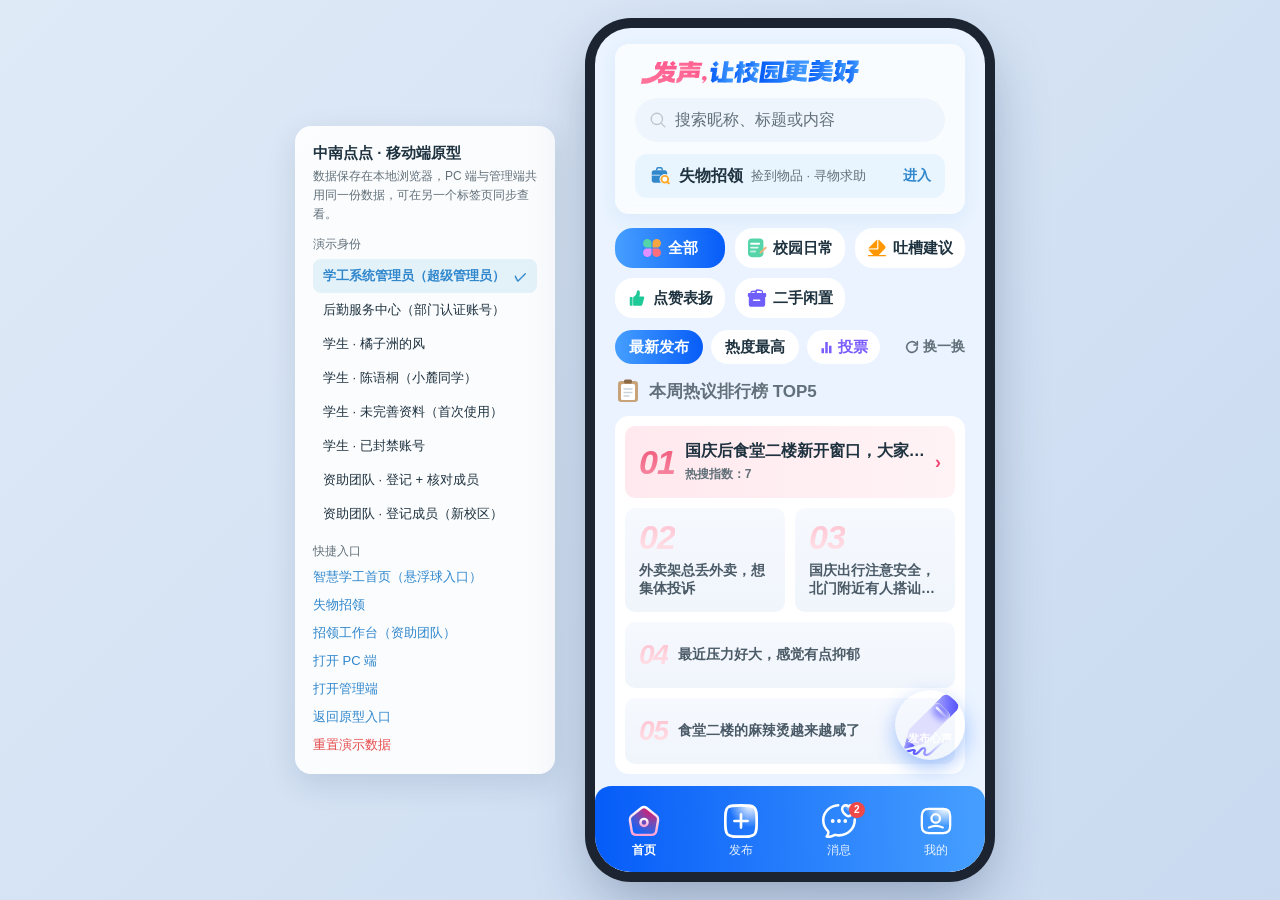
==== commit 8b1050a7: "补上失物招领原型，方便在线演示学生、招领处和管理员三条流程。 Co-authored-by: Cursor <cursoragent@cursor.com>" ====
--- a/h5.html
+++ b/h5.html
@@ -18,6 +18,7 @@
   <script src="js/ui.js"></script>
   <script src="js/rules.js"></script>
   <script src="js/vote.js"></script>
+  <script src="js/lost.js"></script>
   <script src="js/h5.js"></script>
 </body>
 </html>
--- a/css/h5.css
+++ b/css/h5.css
@@ -74,6 +74,7 @@
 .reply-flag img { width: 14px; height: 14px; }
 .reply-flag--done { color: #18b07c; }
 .reply-flag--pending { color: #f08c2a; }
+.reply-flag--off { color: #9aa4ad; }
 .btn-primary {
   display: inline-flex; align-items: center; justify-content: center; height: 44px; border-radius: 22px; color: #fff; font-size: 16px; font-weight: 600;
   background: linear-gradient(90deg, #2f80ff, #065cf8);
@@ -94,7 +95,6 @@
 .tabbar__item .red-dot { position: absolute; top: -2px; left: calc(50% + 10px); }
 
 /* ---------- 首页 ---------- */
-.home-hero { position: relative; height: 240px; background: url(../assets/h5/hero-bg-deco.webp) center top / 100% auto no-repeat; }
 .home-search-card {
   position: relative; margin: -2px 20px 0; padding: 16px 20px 16px; border-radius: 14px;
   background: rgba(255, 255, 255, .72); backdrop-filter: blur(6px); box-shadow: 0 6px 18px rgba(48, 135, 204, .08);
@@ -105,9 +105,13 @@
 .home-search input { flex: 1; font-size: 16px; }
 .home-search input::placeholder { color: #627079; }
 .home-search__clear { width: 18px; height: 18px; border-radius: 50%; background: #c3ccd4; color: #fff; font-size: 12px; line-height: 18px; text-align: center; }
-.cat-chips { display: flex; gap: 8px; overflow-x: auto; padding: 14px 20px 0; scrollbar-width: none; }
-.cat-chips::-webkit-scrollbar { display: none; }
-.cat-chip { flex: none; display: inline-flex; align-items: center; gap: 6px; height: 36px; padding: 0 12px; border-radius: 18px; background: #fff; font-size: 15px; font-weight: 600; color: #1e323f; }
+.home-lost { display: flex; align-items: center; gap: 8px; width: 100%; height: 44px; margin-top: 12px; padding: 0 14px; border-radius: 12px; background: #e8f5ff; text-align: left; }
+.home-lost img { width: 22px; height: 22px; }
+.home-lost__name { font-size: 16px; font-weight: 700; color: #1e323f; }
+.home-lost__sub { font-size: 13px; color: #627079; }
+.home-lost__go { margin-left: auto; font-size: 14px; font-weight: 600; color: #3087cc; }
+.cat-chips { display: grid; grid-template-columns: repeat(3, minmax(0, 1fr)); gap: 10px; padding: 14px 20px 0; }
+.cat-chip { display: inline-flex; align-items: center; justify-content: center; gap: 6px; height: 40px; padding: 0 6px; white-space: nowrap; border-radius: 18px; background: #fff; font-size: 15px; font-weight: 600; color: #1e323f; }
 .cat-chip img { width: 20px; height: 20px; }
 .cat-chip.is-active { color: #fff; background: linear-gradient(90deg, #469fff, #065cf8); }
 .sort-row { display: flex; align-items: center; gap: 8px; padding: 12px 20px 0; }
@@ -179,7 +183,7 @@
 .cmt { display: flex; gap: 10px; padding: 14px 0; border-bottom: 1px solid #eef1f4; }
 .cmt__main { flex: 1; min-width: 0; }
 .cmt__nc { display: flex; align-items: center; gap: 6px; flex-wrap: wrap; font-size: 15px; font-weight: 600; color: #4a5a66; }
-.cmt__tag { padding: 1px 6px; border-radius: 4px; font-size: 11px; background: #e3f1f9; color: #3087cc; }
+.cmt__tag { padding: 1px 6px; border-radius: 4px; font-size: 11px; background: #e3f1f9; color: #3087cc; white-space: nowrap; }
 .cmt__tag--official { background: #fff2e5; color: #f08c2a; }
 .cmt__txt { font-size: 16px; line-height: 1.6; font-weight: 600; color: #1e323f; margin-top: 4px; word-break: break-word; white-space: pre-wrap; }
 .cmt__txt em { font-style: normal; color: #3087cc; }
@@ -272,6 +276,7 @@
 .rp-types { display: flex; flex-wrap: wrap; gap: 10px; }
 .rp-type { padding: 7px 14px; border-radius: 18px; background: #f2f4f7; font-size: 14px; color: #4a5a66; }
 .rp-type.is-cur { background: #e8f0ff; color: #2f6bff; font-weight: 600; box-shadow: inset 0 0 0 1px #2f6bff; }
+.pub__card .rp-type { padding: 9px 16px; font-size: 15px; }
 .rp-sheet textarea { width: 100%; height: 110px; margin-top: 14px; padding: 12px; border-radius: 10px; background: #f6f7f9; font-size: 15px; }
 .rp-sheet__count { text-align: right; font-size: 12px; color: #9aa4ad; margin-top: 4px; }
 .rp-sheet .btn-primary { width: 100%; margin-top: 14px; }
